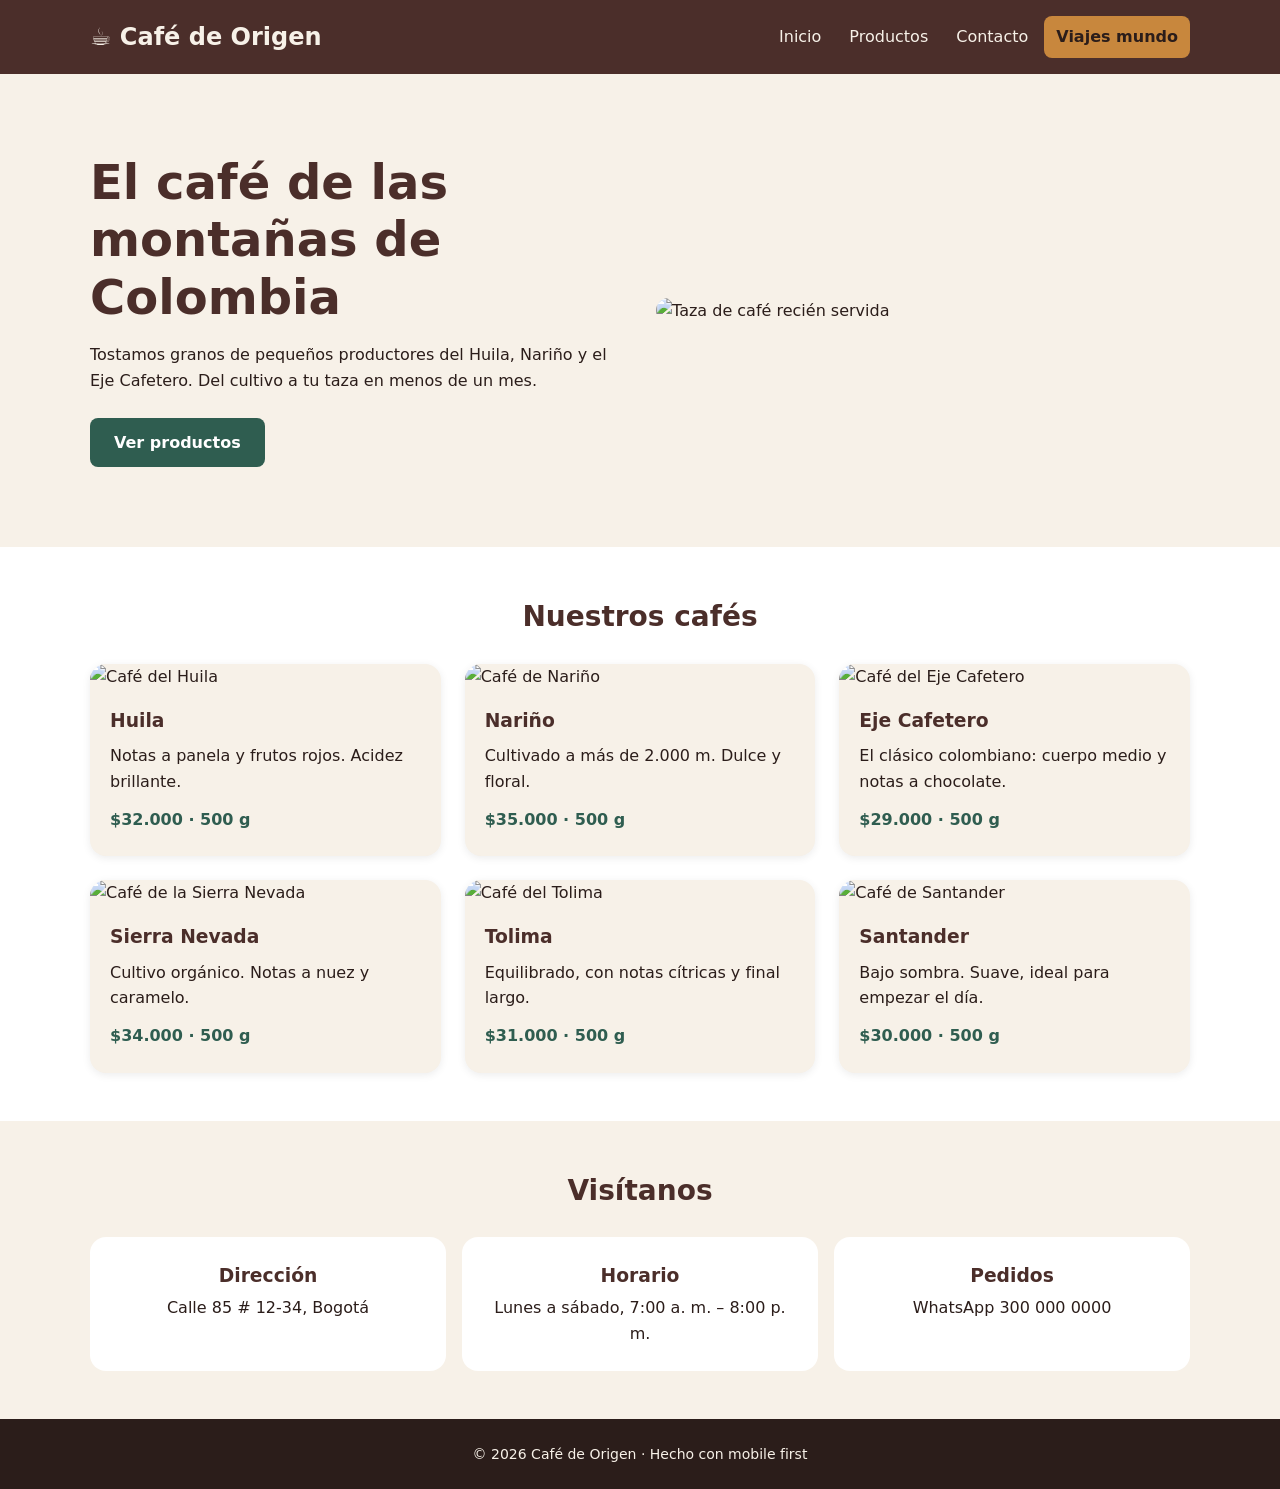
==== index.html @ 9ec7c903 "Add files via upload" ====
<!DOCTYPE html>
<html lang="es">
<head>
  <meta charset="UTF-8">
  <meta name="viewport" content="width=device-width, initial-scale=1.0">
  <title>Café de Origen</title>
  <link rel="stylesheet" href="css/styles.css">
</head>
<body>

  
  <header class="header">
    <div class="contenedor header__contenido">
      <a href="#inicio" class="logo">☕ Café de Origen</a>
      <nav>
        <ul class="nav__lista">
          <li><a href="#inicio">Inicio</a></li>
          <li><a href="#productos">Productos</a></li>
          <li><a href="#contacto">Contacto</a></li>
          <li><a href="viajes mundo/viajes.html" class="nav__destacado">Viajes mundo</a></li>
        </ul>
      </nav>
    </div>
  </header>

  <main>

    <!-- HERO -->
    <section class="hero" id="inicio">
      <div class="contenedor hero__contenido">
        <div class="hero__texto">
          <h1>El café de las montañas de Colombia</h1>
          <p>Tostamos granos de pequeños productores del Huila, Nariño y el Eje Cafetero. Del cultivo a tu taza en menos de un mes.</p>
          <a href="#productos" class="boton">Ver productos</a>
        </div>
        <img class="hero__imagen" src="https://placehold.co/800x600/4b2e2a/f7f1e8.png?text=Cafe+de+Origen" alt="Taza de café recién servida">
      </div>
    </section>

    <!-- PRODUCTOS -->
    <section class="productos" id="productos">
      <div class="contenedor">
        <h2>Nuestros cafés</h2>
        <div class="tarjetas">

          <article class="tarjeta">
            <img src="https://placehold.co/600x400/6b4226/f7f1e8.png?text=Huila" alt="Café del Huila">
            <div class="tarjeta__cuerpo">
              <h3>Huila</h3>
              <p>Notas a panela y frutos rojos. Acidez brillante.</p>
              <span class="precio">$32.000 · 500 g</span>
            </div>
          </article>

          <article class="tarjeta">
            <img src="https://placehold.co/600x400/6b4226/f7f1e8.png?text=Narino" alt="Café de Nariño">
            <div class="tarjeta__cuerpo">
              <h3>Nariño</h3>
              <p>Cultivado a más de 2.000 m. Dulce y floral.</p>
              <span class="precio">$35.000 · 500 g</span>
            </div>
          </article>

          <article class="tarjeta">
            <img src="https://placehold.co/600x400/6b4226/f7f1e8.png?text=Eje+Cafetero" alt="Café del Eje Cafetero">
            <div class="tarjeta__cuerpo">
              <h3>Eje Cafetero</h3>
              <p>El clásico colombiano: cuerpo medio y notas a chocolate.</p>
              <span class="precio">$29.000 · 500 g</span>
            </div>
          </article>

          <article class="tarjeta">
            <img src="https://placehold.co/600x400/6b4226/f7f1e8.png?text=Sierra+Nevada" alt="Café de la Sierra Nevada">
            <div class="tarjeta__cuerpo">
              <h3>Sierra Nevada</h3>
              <p>Cultivo orgánico. Notas a nuez y caramelo.</p>
              <span class="precio">$34.000 · 500 g</span>
            </div>
          </article>

          <article class="tarjeta">
            <img src="https://placehold.co/600x400/6b4226/f7f1e8.png?text=Tolima" alt="Café del Tolima">
            <div class="tarjeta__cuerpo">
              <h3>Tolima</h3>
              <p>Equilibrado, con notas cítricas y final largo.</p>
              <span class="precio">$31.000 · 500 g</span>
            </div>
          </article>

          <article class="tarjeta">
            <img src="https://placehold.co/600x400/6b4226/f7f1e8.png?text=Santander" alt="Café de Santander">
            <div class="tarjeta__cuerpo">
              <h3>Santander</h3>
              <p>Bajo sombra. Suave, ideal para empezar el día.</p>
              <span class="precio">$30.000 · 500 g</span>
            </div>
          </article>

        </div>
      </div>
    </section>

    <!-- CONTACTO -->
    <section class="contacto" id="contacto">
      <div class="contenedor">
        <h2>Visítanos</h2>
        <div class="contacto__grid">
          <div class="contacto__bloque">
            <h3>Dirección</h3>
            <p>Calle 85 # 12-34, Bogotá</p>
          </div>
          <div class="contacto__bloque">
            <h3>Horario</h3>
            <p>Lunes a sábado, 7:00 a. m. – 8:00 p. m.</p>
          </div>
          <div class="contacto__bloque">
            <h3>Pedidos</h3>
            <p>WhatsApp 300 000 0000</p>
          </div>
        </div>
      </div>
    </section>

  </main>

  <!-- PIE DE PÁGINA -->
  <footer class="footer">
    <p>© 2026 Café de Origen · Hecho con mobile first</p>
  </footer>

</body>
</html>
---- css/styles.css ----
/* ===== PASO 3: Reset y box-sizing ===== */
* {
  box-sizing: border-box;
  margin: 0;
  padding: 0;
}


html {
  font-size: 100%; /* 1rem = 16px (tamaño del navegador) */
  scroll-behavior: smooth;
}

body {
  font-family: system-ui, "Segoe UI", Roboto, Arial, sans-serif;
  font-size: 1rem;
  line-height: 1.6;
  color: #2b1d1a;
  background-color: #f7f1e8;
}

a {
  color: inherit;
  text-decoration: none;
}

ul {
  list-style: none;
}

h2 {
  font-size: 1.75rem;
  color: #4b2e2a;
  text-align: center;
  margin-bottom: 1.5rem;
}


img {
  max-width: 100%;
  height: auto;
  display: block;
}


.contenedor {
  width: 90%;
  max-width: 1100px;
  margin: 0 auto;
}


.header {
  background-color: #4b2e2a;
  color: #f7f1e8;
  padding: 1rem 0;
}

.header__contenido {
  display: flex;
  flex-direction: column;
  align-items: center;
  gap: 1rem;
}

.logo {
  font-size: 1.5rem;
  font-weight: 700;
}

.nav__lista {
  display: flex;
  flex-direction: column;
  align-items: center;
  gap: 0.5rem;
}

.nav__lista a {
  display: block;
  padding: 0.5rem 1rem;
  border-radius: 0.5rem;
}

.nav__lista a:hover {
  background-color: rgba(255, 255, 255, 0.15);
}

.nav__destacado {
  background-color: #c8873d;
  color: #2b1d1a;
  font-weight: 700;
}


.hero {
  padding: 3rem 0;
}

.hero__contenido {
  display: grid;
  gap: 2rem;
}

.hero h1 {
  font-size: 2rem;
  line-height: 1.2;
  color: #4b2e2a;
  margin-bottom: 1rem;
}

.hero p {
  margin-bottom: 1.5rem;
}

.boton {
  display: inline-block;
  background-color: #2f5d50;
  color: #ffffff;
  padding: 0.75rem 1.5rem;
  border-radius: 0.5rem;
  font-weight: 700;
  margin-top: auto;
}

.hero__imagen {
  border-radius: 1rem;
}


.productos {
  background-color: #ffffff;
  padding: 3rem 0;
}

.tarjetas {
  display: grid;
  grid-template-columns: 1fr;
  gap: 1.5rem;
}

.tarjeta {
  background-color: #f7f1e8;
  border-radius: 1rem;
  overflow: hidden;
  box-shadow: 0 2px 8px rgba(0, 0, 0, 0.08);
}

.tarjeta__cuerpo {
  padding: 1rem 1.25rem 1.5rem;
}

.tarjeta h3 {
  color: #4b2e2a;
  margin-bottom: 0.5rem;
}

.precio {
  display: block;
  margin-top: 0.75rem;
  font-weight: 700;
  color: #2f5d50;
}


.contacto {
  padding: 3rem 0;
}

.contacto__grid {
  display: flex;
  flex-direction: column;
  gap: 1rem;
}

.contacto__bloque {
  background-color: #ffffff;
  padding: 1.5rem;
  border-radius: 1rem;
  text-align: center;
}

.contacto__bloque h3 {
  color: #4b2e2a;
  margin-bottom: 0.25rem;
}

.footer {
  background-color: #2b1d1a;
  color: #f7f1e8;
  text-align: center;
  padding: 1.5rem 0;
  font-size: 0.875rem;
}

/* ===== PASO 12: Tablet (768px en adelante) ===== */
@media (min-width: 768px) {
  .header__contenido {
    flex-direction: row;
    justify-content: space-between;
  }

  .nav__lista {
    flex-direction: row;
    gap: 0.25rem;
  }

  .nav__lista a {
    padding: 0.5rem 0.75rem;
  }

  .hero h1 {
    font-size: 2.5rem;
  }

  .tarjetas {
    grid-template-columns: repeat(2, 1fr);
  }

  .contacto__grid {
    flex-direction: row;
  }

  .contacto__bloque {
    flex: 1;
  }
}


@media (min-width: 1024px) {
  .hero {
    padding: 5rem 0;
  }

  .hero__contenido {
    grid-template-columns: 1fr 1fr;
    align-items: center;
  }

  .hero h1 {
    font-size: 3rem;
  }

  .tarjetas {
    grid-template-columns: repeat(3, 1fr);
  }
}
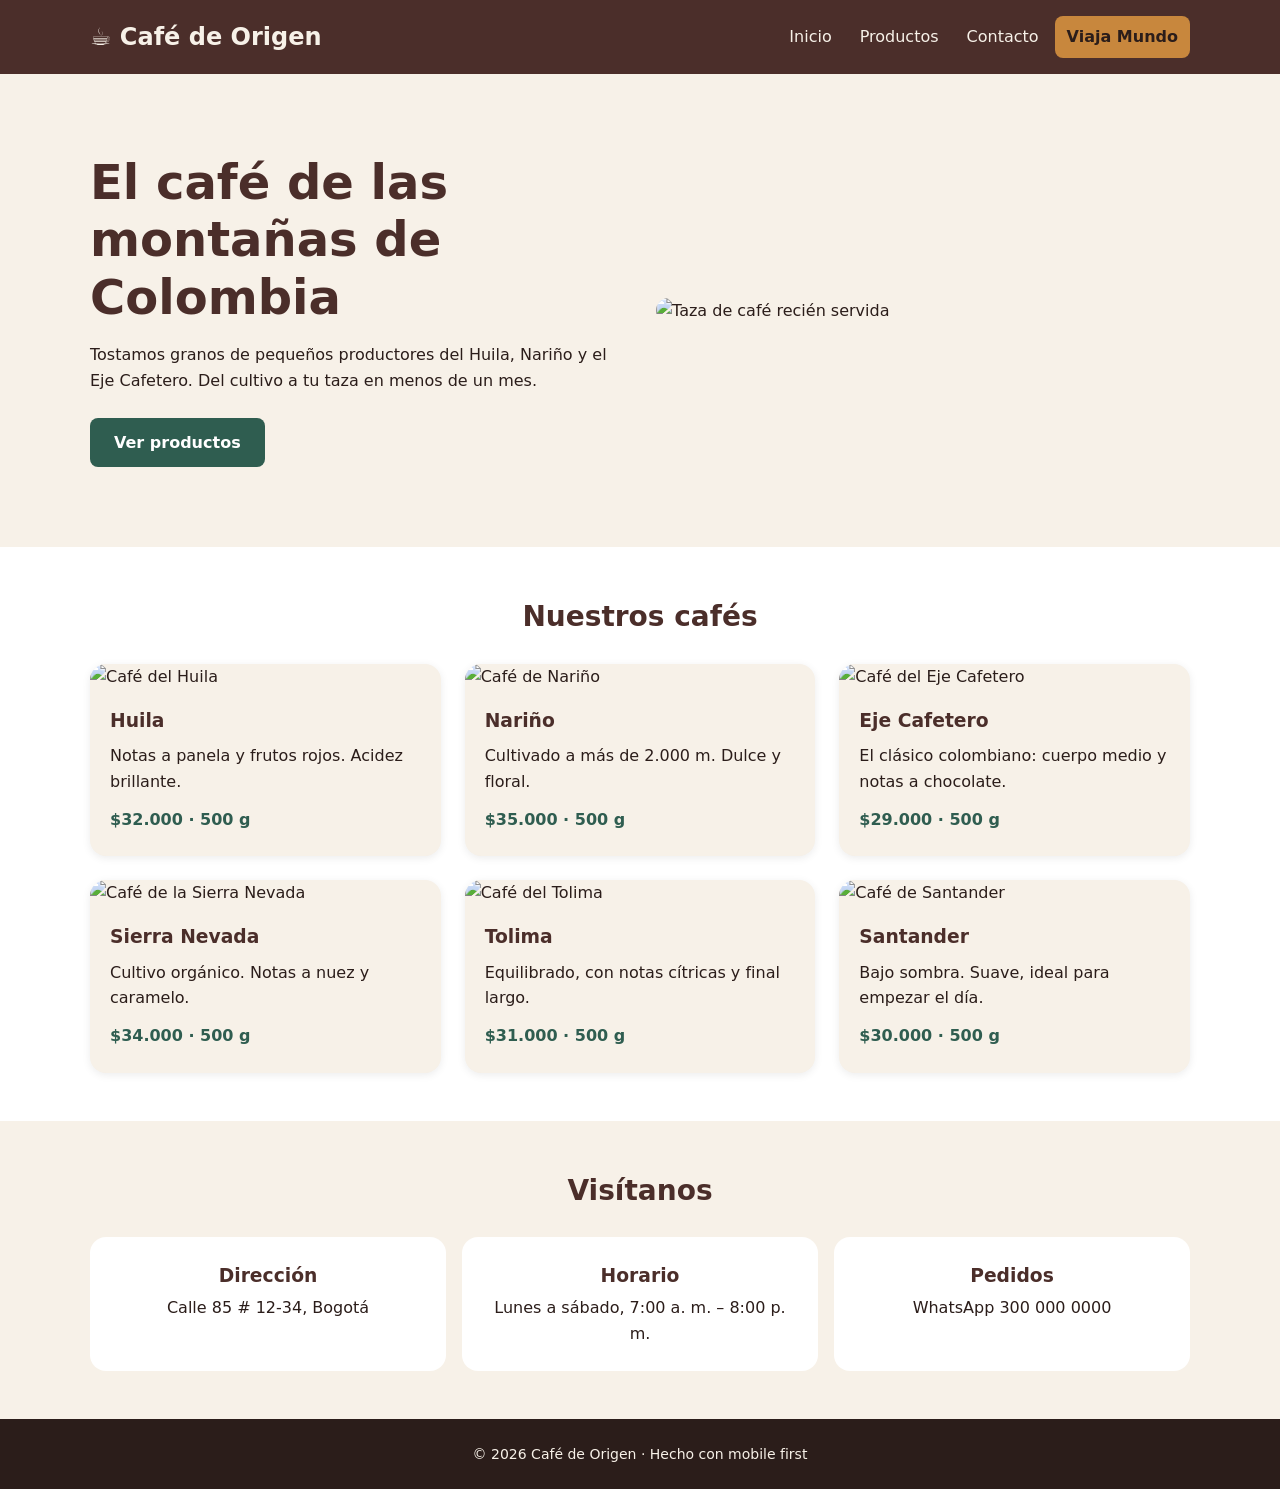
==== commit 5fe46d7f: "Update index.html" ====
--- a/index.html
+++ b/index.html
@@ -17,7 +17,7 @@
           <li><a href="#inicio">Inicio</a></li>
           <li><a href="#productos">Productos</a></li>
           <li><a href="#contacto">Contacto</a></li>
-          <li><a href="viajes mundo/viajes.html" class="nav__destacado">Viajes mundo</a></li>
+         <li><a href="viajes%20mundo/index.html" class="nav__destacado">Viaja Mundo</a></li>
         </ul>
       </nav>
     </div>
@@ -130,4 +130,4 @@
   </footer>
 
 </body>
-</html>+</html>
